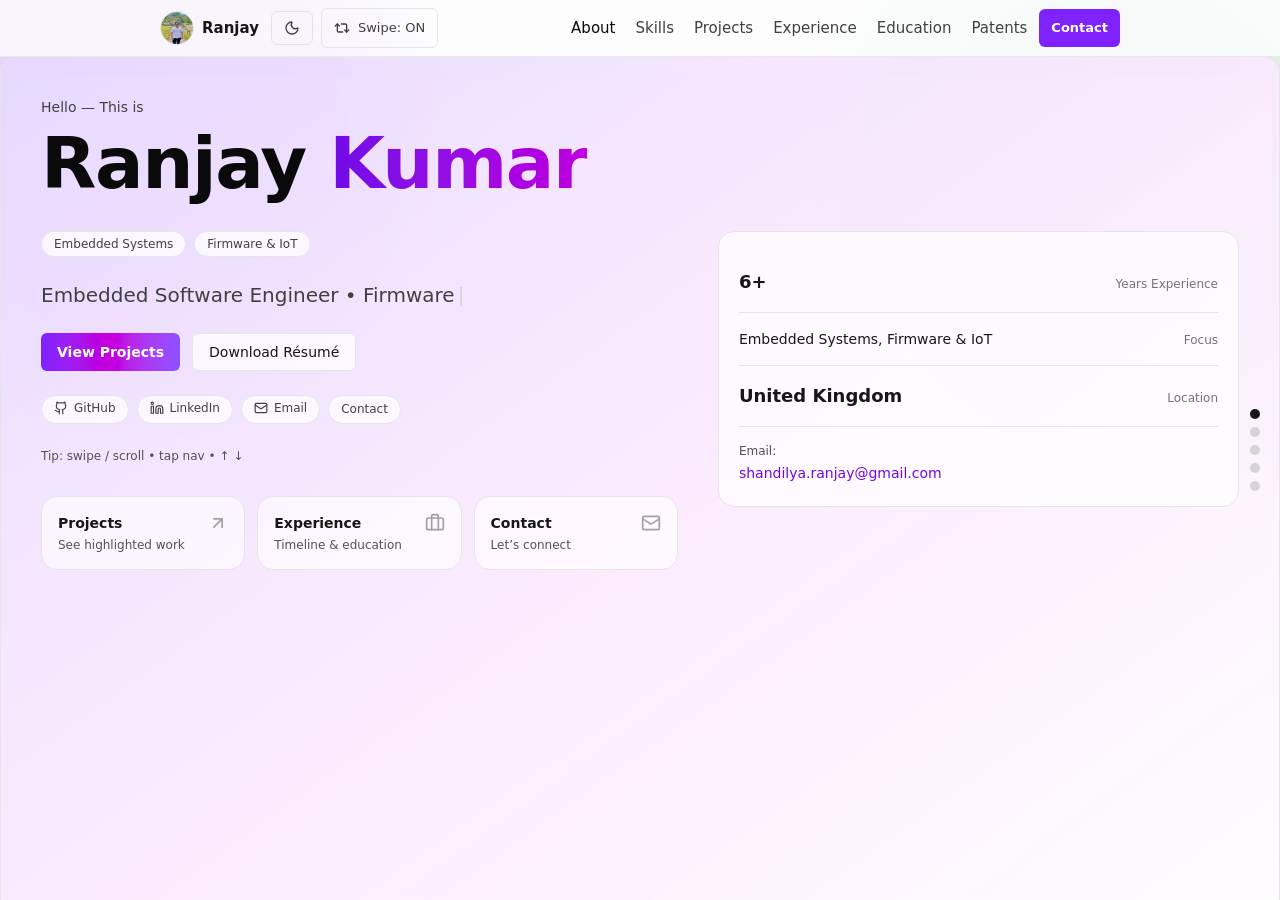
==== swipe/index.html @ 7e0b823c "Add files via upload" ====
<!doctype html>
<html lang="en">
  <head>
    <meta charset="UTF-8" />
    <meta name="viewport" content="width=device-width, initial-scale=1.0" />
    <title>Ranjay | Portfolio</title>
    <script type="module" crossorigin src="./assets/index-D5XzxUpe.js"></script>
    <link rel="stylesheet" crossorigin href="./assets/index-BkBx1c4k.css">
  </head>
  <body>
    <div id="root"></div>
  </body>
</html>
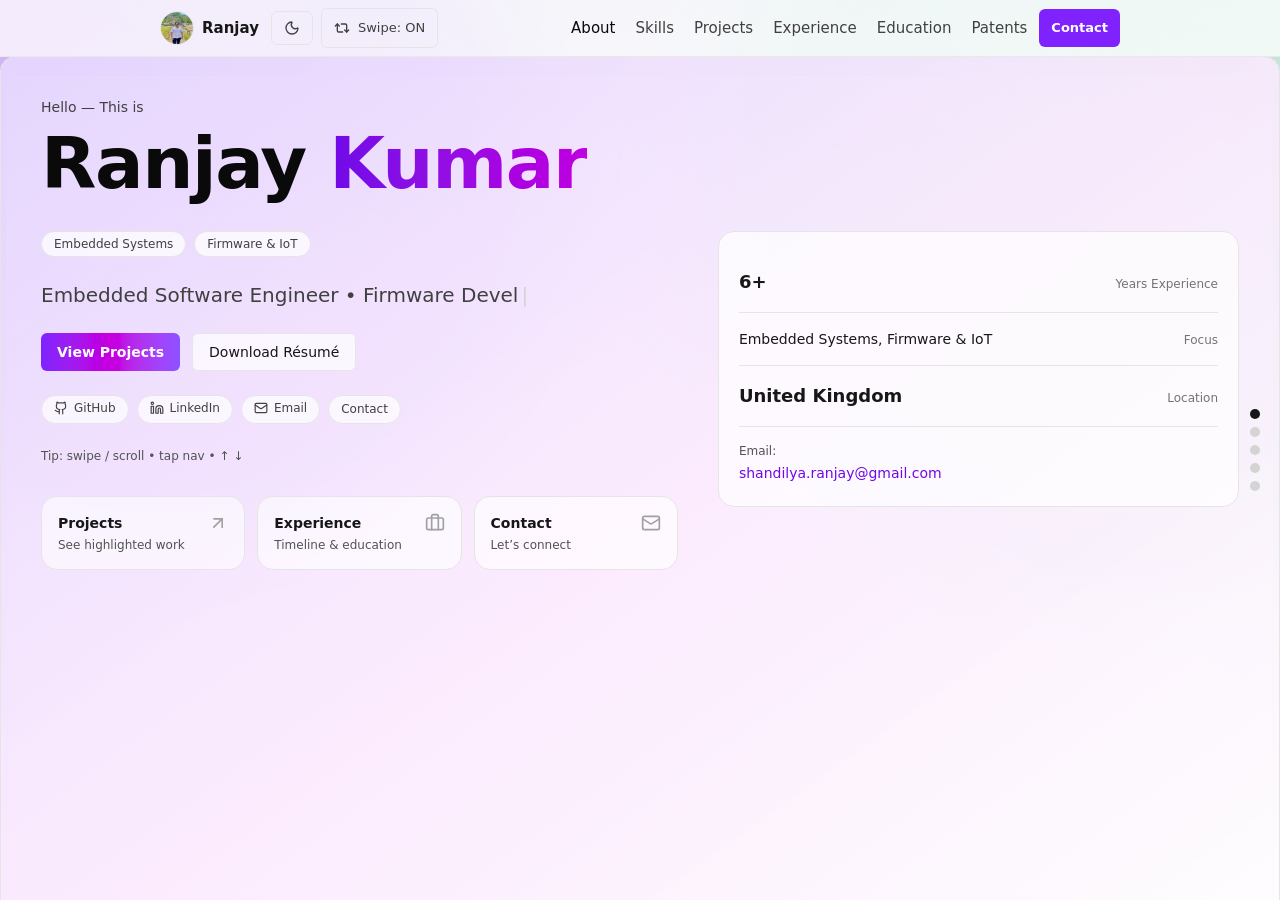
==== commit e9854fda: "Add files via upload" ====
--- a/swipe/index.html
+++ b/swipe/index.html
@@ -4,8 +4,8 @@
     <meta charset="UTF-8" />
     <meta name="viewport" content="width=device-width, initial-scale=1.0" />
     <title>Ranjay | Portfolio</title>
-    <script type="module" crossorigin src="./assets/index-D5XzxUpe.js"></script>
-    <link rel="stylesheet" crossorigin href="./assets/index-BkBx1c4k.css">
+    <script type="module" crossorigin src="./assets/index-BU9fyGzy.js"></script>
+    <link rel="stylesheet" crossorigin href="./assets/index-0R4srhkC.css">
   </head>
   <body>
     <div id="root"></div>
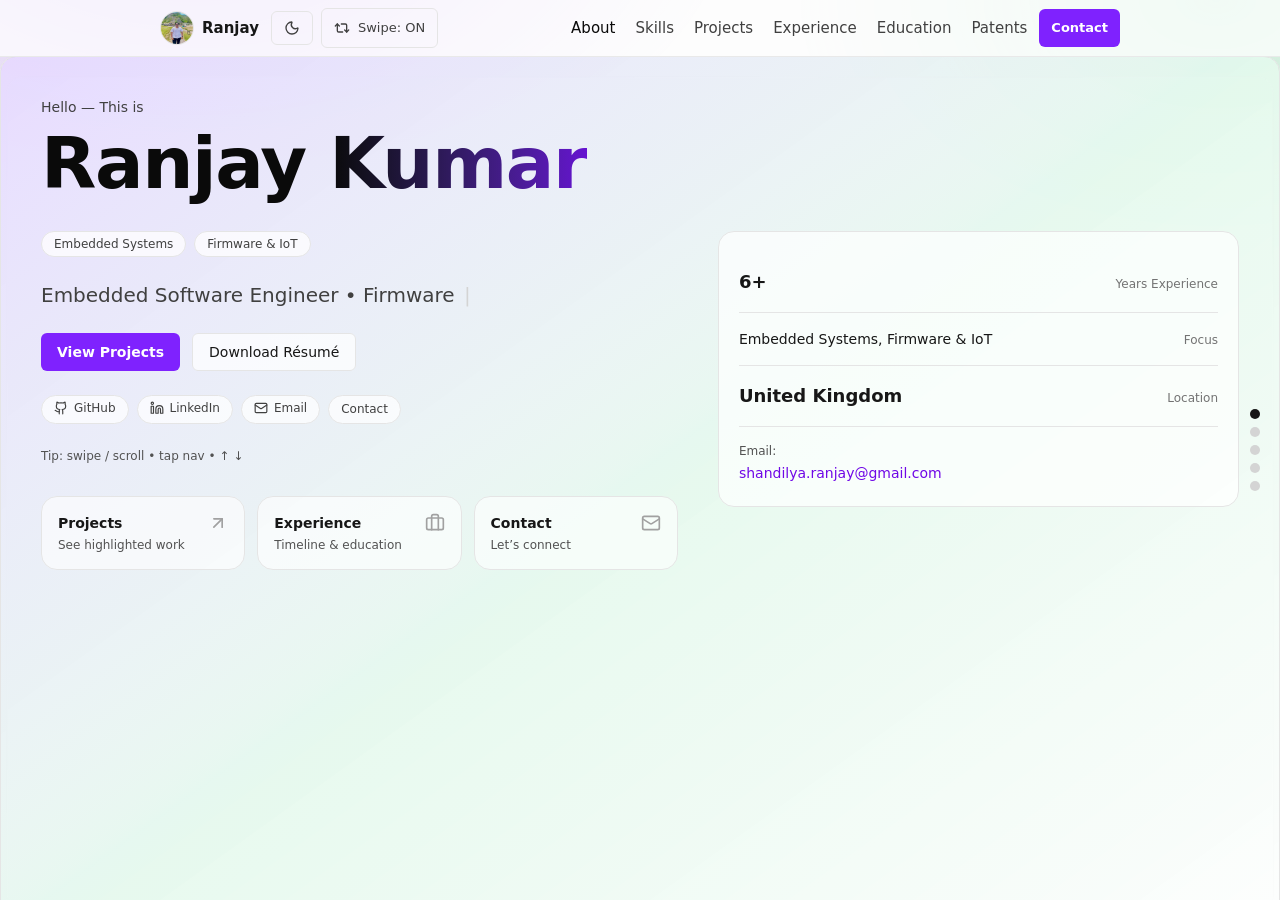
==== commit 812d4ef1: "Add files via upload" ====
--- a/swipe/index.html
+++ b/swipe/index.html
@@ -4,8 +4,8 @@
     <meta charset="UTF-8" />
     <meta name="viewport" content="width=device-width, initial-scale=1.0" />
     <title>Ranjay | Portfolio</title>
-    <script type="module" crossorigin src="./assets/index-BU9fyGzy.js"></script>
-    <link rel="stylesheet" crossorigin href="./assets/index-0R4srhkC.css">
+    <script type="module" crossorigin src="./assets/index-BYKtTvfR.js"></script>
+    <link rel="stylesheet" crossorigin href="./assets/index-By-opbdF.css">
   </head>
   <body>
     <div id="root"></div>
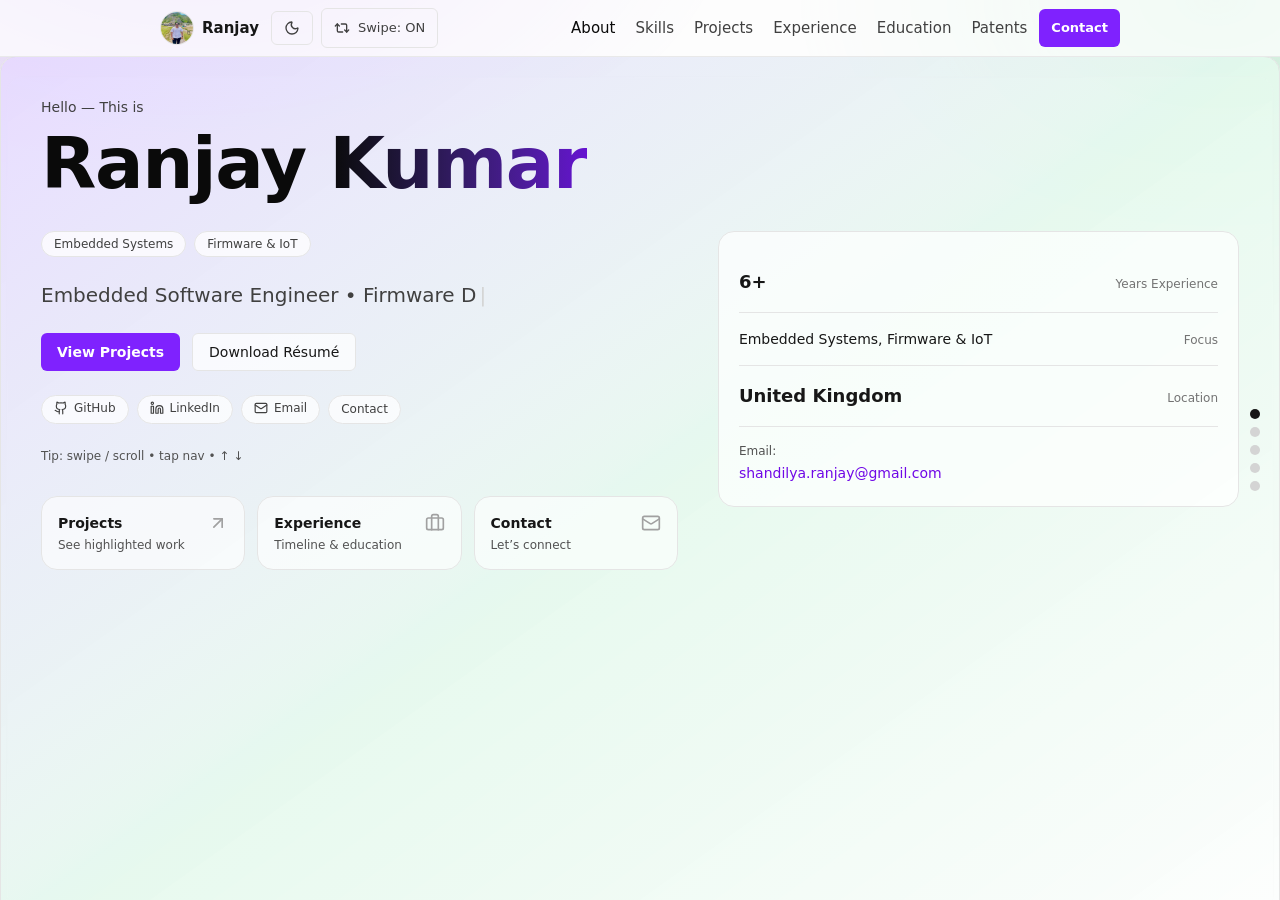
==== commit 65689861: "Add files via upload" ====
--- a/swipe/index.html
+++ b/swipe/index.html
@@ -4,8 +4,8 @@
     <meta charset="UTF-8" />
     <meta name="viewport" content="width=device-width, initial-scale=1.0" />
     <title>Ranjay | Portfolio</title>
-    <script type="module" crossorigin src="./assets/index-BYKtTvfR.js"></script>
-    <link rel="stylesheet" crossorigin href="./assets/index-By-opbdF.css">
+    <script type="module" crossorigin src="./assets/index-CqwO6WS3.js"></script>
+    <link rel="stylesheet" crossorigin href="./assets/index-BJZYtpDU.css">
   </head>
   <body>
     <div id="root"></div>
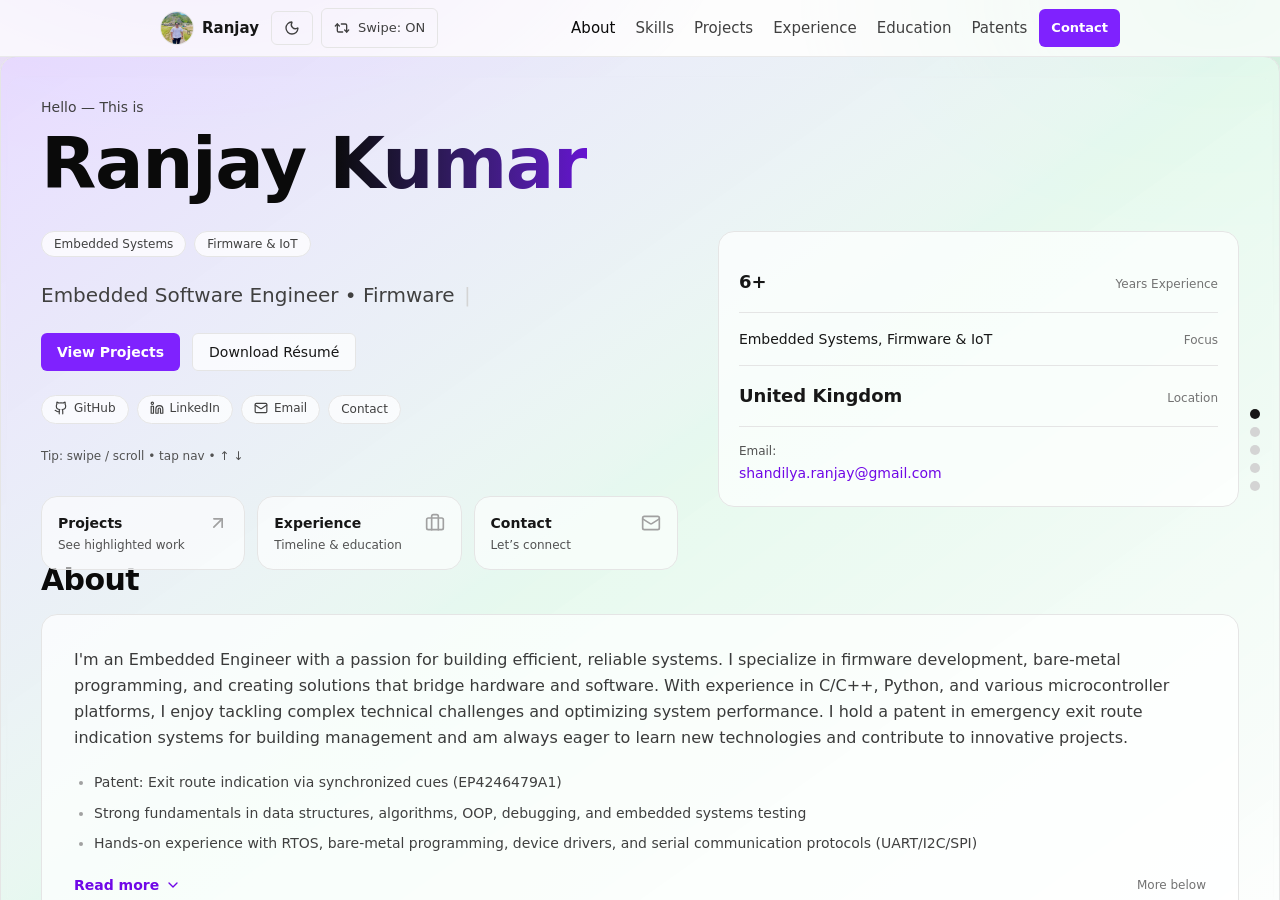
==== commit e6167e14: "Add files via upload" ====
--- a/swipe/index.html
+++ b/swipe/index.html
@@ -4,7 +4,7 @@
     <meta charset="UTF-8" />
     <meta name="viewport" content="width=device-width, initial-scale=1.0" />
     <title>Ranjay | Portfolio</title>
-    <script type="module" crossorigin src="./assets/index-CqwO6WS3.js"></script>
+    <script type="module" crossorigin src="./assets/index-DDyA-jCj.js"></script>
     <link rel="stylesheet" crossorigin href="./assets/index-BJZYtpDU.css">
   </head>
   <body>
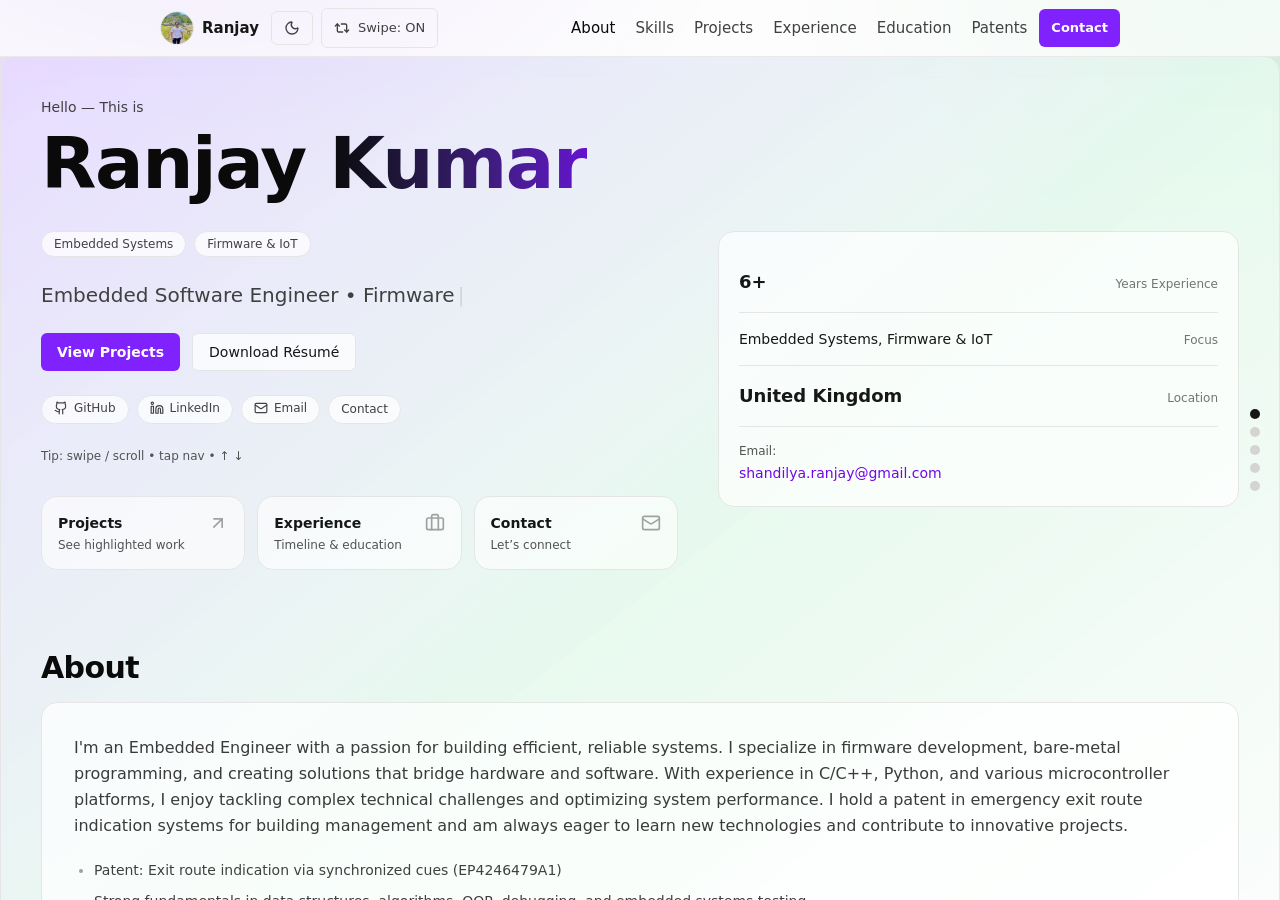
==== commit b233a38e: "Add files via upload" ====
--- a/swipe/index.html
+++ b/swipe/index.html
@@ -4,8 +4,8 @@
     <meta charset="UTF-8" />
     <meta name="viewport" content="width=device-width, initial-scale=1.0" />
     <title>Ranjay | Portfolio</title>
-    <script type="module" crossorigin src="./assets/index-DDyA-jCj.js"></script>
-    <link rel="stylesheet" crossorigin href="./assets/index-BJZYtpDU.css">
+    <script type="module" crossorigin src="./assets/index-Cccoo9TP.js"></script>
+    <link rel="stylesheet" crossorigin href="./assets/index-RUS3IoGR.css">
   </head>
   <body>
     <div id="root"></div>
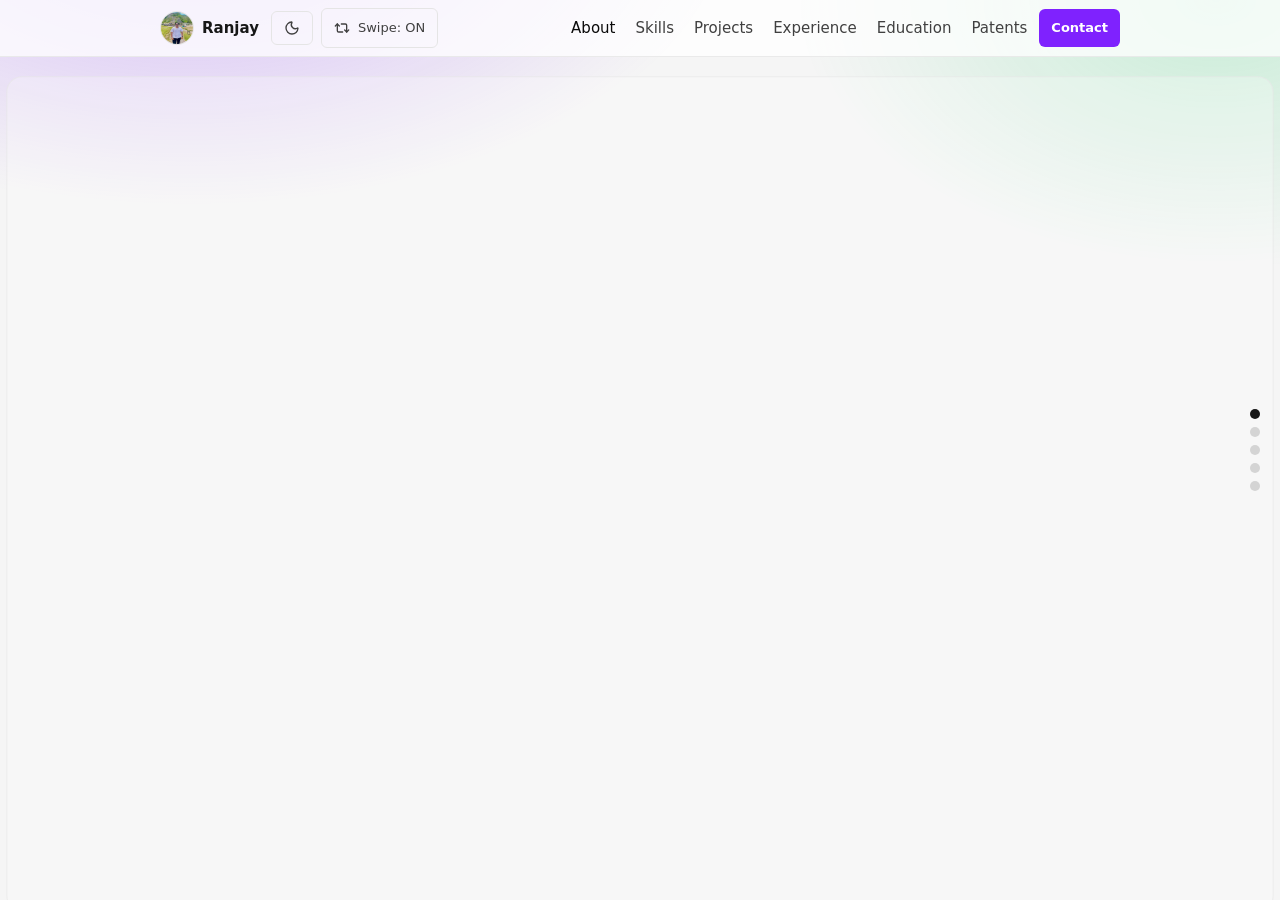
==== commit a3d2130b: "Add files via upload" ====
--- a/swipe/index.html
+++ b/swipe/index.html
@@ -4,8 +4,8 @@
     <meta charset="UTF-8" />
     <meta name="viewport" content="width=device-width, initial-scale=1.0" />
     <title>Ranjay | Portfolio</title>
-    <script type="module" crossorigin src="./assets/index-Cccoo9TP.js"></script>
-    <link rel="stylesheet" crossorigin href="./assets/index-RUS3IoGR.css">
+    <script type="module" crossorigin src="./assets/index-qIQl4SkN.js"></script>
+    <link rel="stylesheet" crossorigin href="./assets/index-_SPR1JUs.css">
   </head>
   <body>
     <div id="root"></div>
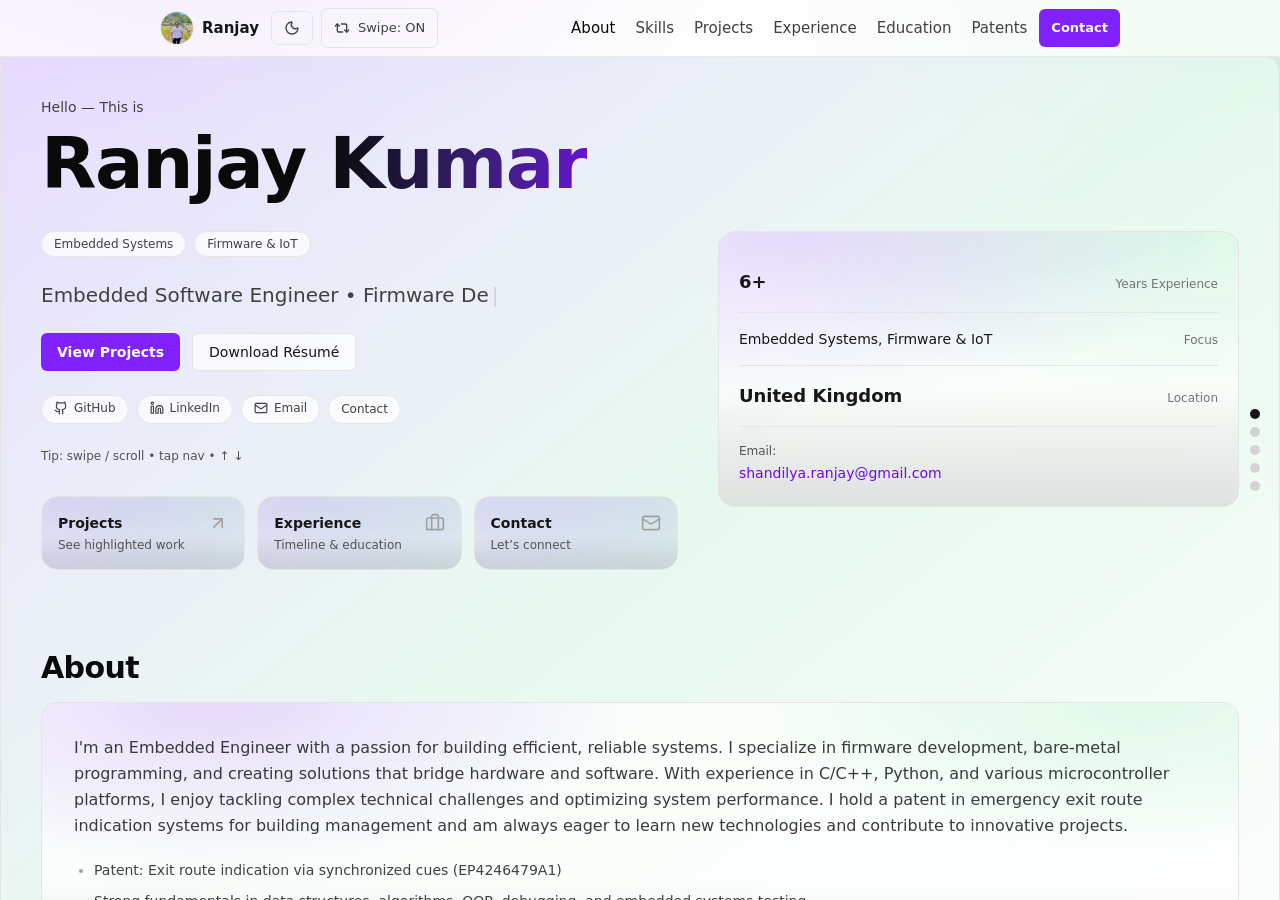
==== commit 32ee54c6: "Add files via upload" ====
--- a/swipe/index.html
+++ b/swipe/index.html
@@ -4,7 +4,7 @@
     <meta charset="UTF-8" />
     <meta name="viewport" content="width=device-width, initial-scale=1.0" />
     <title>Ranjay | Portfolio</title>
-    <script type="module" crossorigin src="./assets/index-qIQl4SkN.js"></script>
+    <script type="module" crossorigin src="./assets/index-Cuyi0glk.js"></script>
     <link rel="stylesheet" crossorigin href="./assets/index-_SPR1JUs.css">
   </head>
   <body>
